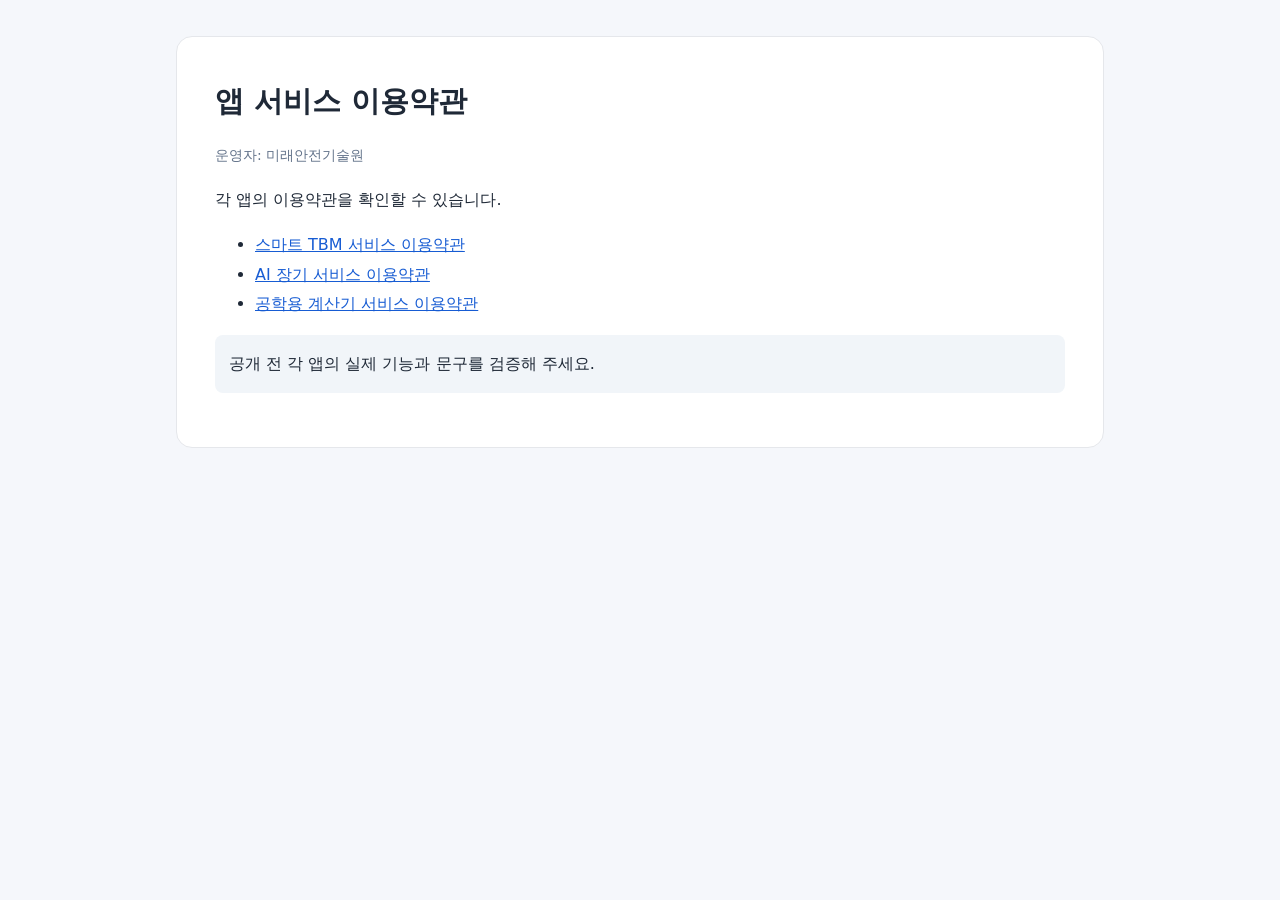
==== index.html @ 74752bad "Add files via upload" ====
<!doctype html><html lang="ko"><head><meta charset="utf-8"><meta name="viewport" content="width=device-width,initial-scale=1"><title>앱 서비스 이용약관</title><link rel="stylesheet" href="style.css"></head><body><main class="wrap"><h1>앱 서비스 이용약관</h1><p class="meta">운영자: 미래안전기술원</p><p>각 앱의 이용약관을 확인할 수 있습니다.</p><ul><li><a href="smart-tbm.html">스마트 TBM 서비스 이용약관</a></li><li><a href="ai-janggi.html">AI 장기 서비스 이용약관</a></li><li><a href="engineering-calculator.html">공학용 계산기 서비스 이용약관</a></li></ul><p class="note">공개 전 각 앱의 실제 기능과 문구를 검증해 주세요.</p></main></body></html>
---- style.css ----
body{margin:0;background:#f5f7fb;color:#1f2937;font-family:system-ui,-apple-system,"Malgun Gothic",sans-serif;line-height:1.85}.wrap{max-width:850px;margin:36px auto;padding:38px;background:white;border:1px solid #e5e7eb;border-radius:16px}h1{font-size:29px;margin:0 0 8px}h2{font-size:18px;margin-top:30px;color:#163c68}a{color:#175cd3}.meta{color:#64748b;font-size:14px}.note{background:#f1f5f9;padding:14px;border-radius:8px}.links{margin-top:30px;padding-top:18px;border-top:1px solid #ddd}@media(max-width:650px){.wrap{margin:0;border:0;border-radius:0;padding:24px}h1{font-size:24px}}
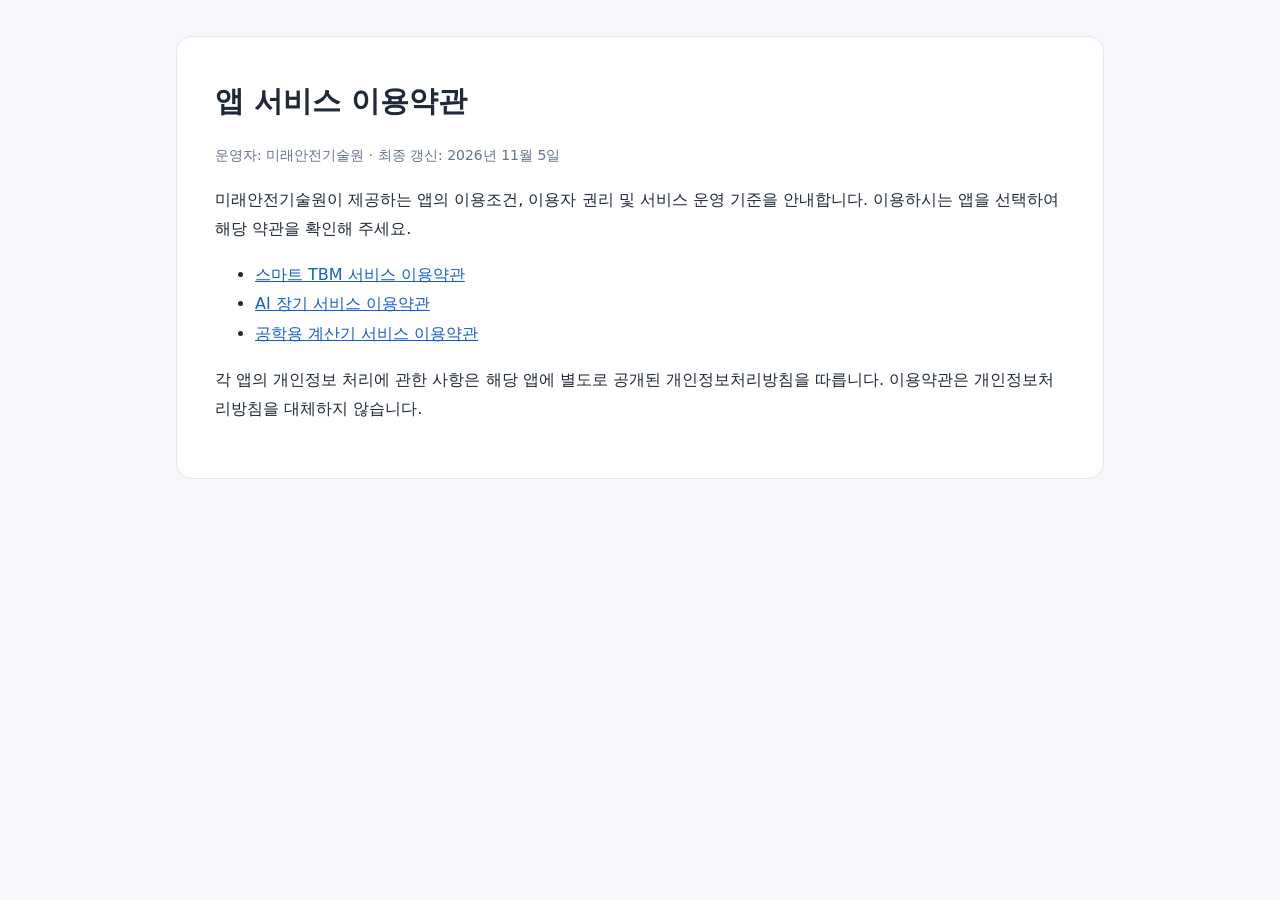
==== commit 0fb32acd: "Publish finalized app terms: index.html" ====
--- a/index.html
+++ b/index.html
@@ -1 +1,15 @@
-<!doctype html><html lang="ko"><head><meta charset="utf-8"><meta name="viewport" content="width=device-width,initial-scale=1"><title>앱 서비스 이용약관</title><link rel="stylesheet" href="style.css"></head><body><main class="wrap"><h1>앱 서비스 이용약관</h1><p class="meta">운영자: 미래안전기술원</p><p>각 앱의 이용약관을 확인할 수 있습니다.</p><ul><li><a href="smart-tbm.html">스마트 TBM 서비스 이용약관</a></li><li><a href="ai-janggi.html">AI 장기 서비스 이용약관</a></li><li><a href="engineering-calculator.html">공학용 계산기 서비스 이용약관</a></li></ul><p class="note">공개 전 각 앱의 실제 기능과 문구를 검증해 주세요.</p></main></body></html>+<!doctype html>
+<html lang="ko">
+<head><meta charset="utf-8"><meta name="viewport" content="width=device-width,initial-scale=1">
+<meta name="description" content="미래안전기술원의 스마트 TBM, AI 장기, 공학용 계산기 서비스 이용약관">
+<title>앱 서비스 이용약관 | 미래안전기술원</title><link rel="stylesheet" href="style.css"></head>
+<body><main class="wrap"><h1>앱 서비스 이용약관</h1>
+<p class="meta">운영자: 미래안전기술원 · 최종 갱신: 2026년 11월 5일</p>
+<p>미래안전기술원이 제공하는 앱의 이용조건, 이용자 권리 및 서비스 운영 기준을 안내합니다. 이용하시는 앱을 선택하여 해당 약관을 확인해 주세요.</p>
+<ul>
+<li><a href="smart-tbm.html">스마트 TBM 서비스 이용약관</a></li>
+<li><a href="ai-janggi.html">AI 장기 서비스 이용약관</a></li>
+<li><a href="engineering-calculator.html">공학용 계산기 서비스 이용약관</a></li>
+</ul>
+<p>각 앱의 개인정보 처리에 관한 사항은 해당 앱에 별도로 공개된 개인정보처리방침을 따릅니다. 이용약관은 개인정보처리방침을 대체하지 않습니다.</p>
+</main></body></html>
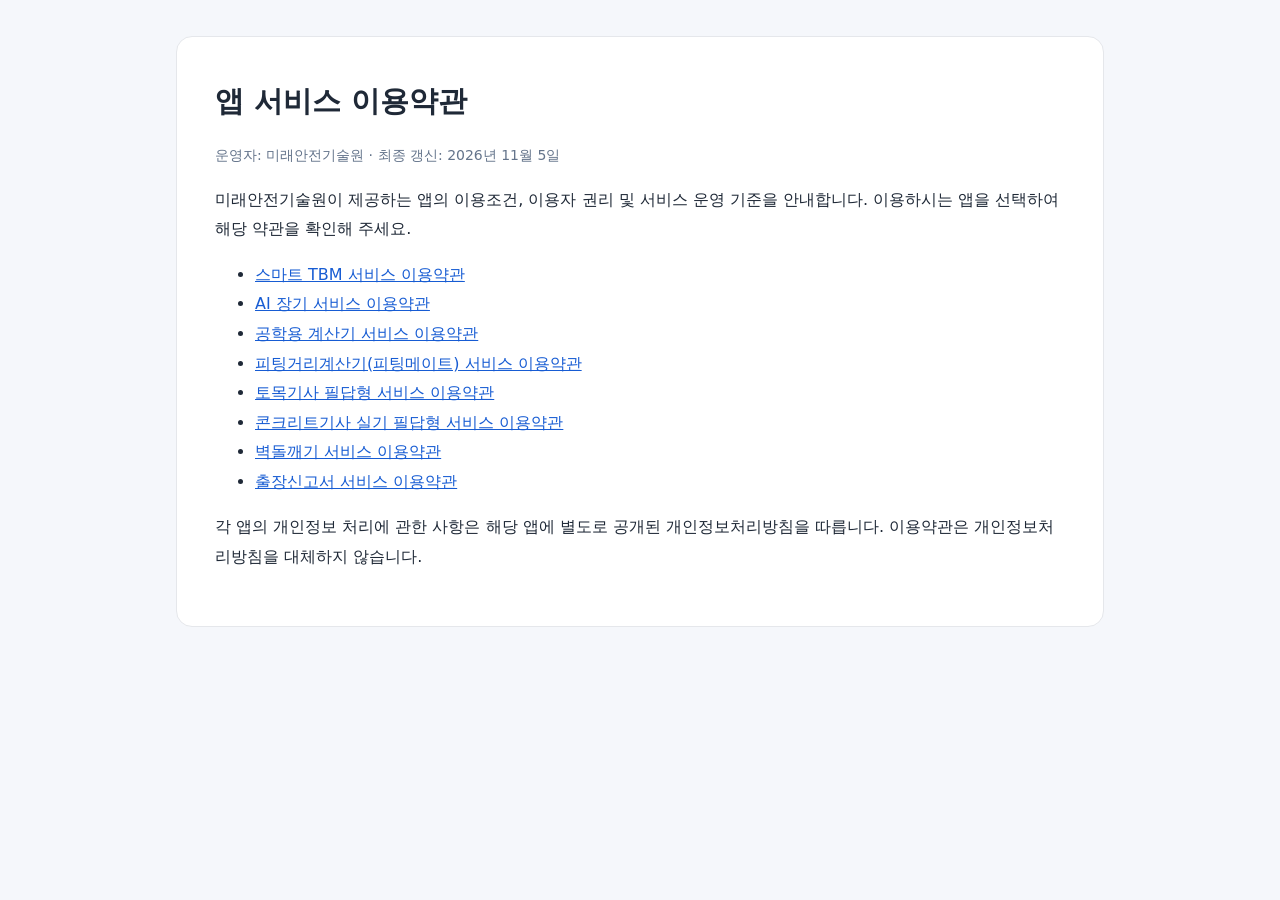
==== commit 24d9a561: "Link five additional published app terms from legal index" ====
--- a/index.html
+++ b/index.html
@@ -1,7 +1,7 @@
 <!doctype html>
 <html lang="ko">
 <head><meta charset="utf-8"><meta name="viewport" content="width=device-width,initial-scale=1">
-<meta name="description" content="미래안전기술원의 스마트 TBM, AI 장기, 공학용 계산기 서비스 이용약관">
+<meta name="description" content="미래안전기술원에서 제공하는 8개 앱의 서비스 이용약관">
 <title>앱 서비스 이용약관 | 미래안전기술원</title><link rel="stylesheet" href="style.css"></head>
 <body><main class="wrap"><h1>앱 서비스 이용약관</h1>
 <p class="meta">운영자: 미래안전기술원 · 최종 갱신: 2026년 11월 5일</p>
@@ -10,6 +10,11 @@
 <li><a href="smart-tbm.html">스마트 TBM 서비스 이용약관</a></li>
 <li><a href="ai-janggi.html">AI 장기 서비스 이용약관</a></li>
 <li><a href="engineering-calculator.html">공학용 계산기 서비스 이용약관</a></li>
+<li><a href="putting-mate.html">피팅거리계산기(피팅메이트) 서비스 이용약관</a></li>
+<li><a href="civil-engineer-written.html">토목기사 필답형 서비스 이용약관</a></li>
+<li><a href="concrete-engineer-written.html">콘크리트기사 실기 필답형 서비스 이용약관</a></li>
+<li><a href="brick-breaker.html">벽돌깨기 서비스 이용약관</a></li>
+<li><a href="business-trip-report.html">출장신고서 서비스 이용약관</a></li>
 </ul>
 <p>각 앱의 개인정보 처리에 관한 사항은 해당 앱에 별도로 공개된 개인정보처리방침을 따릅니다. 이용약관은 개인정보처리방침을 대체하지 않습니다.</p>
 </main></body></html>
